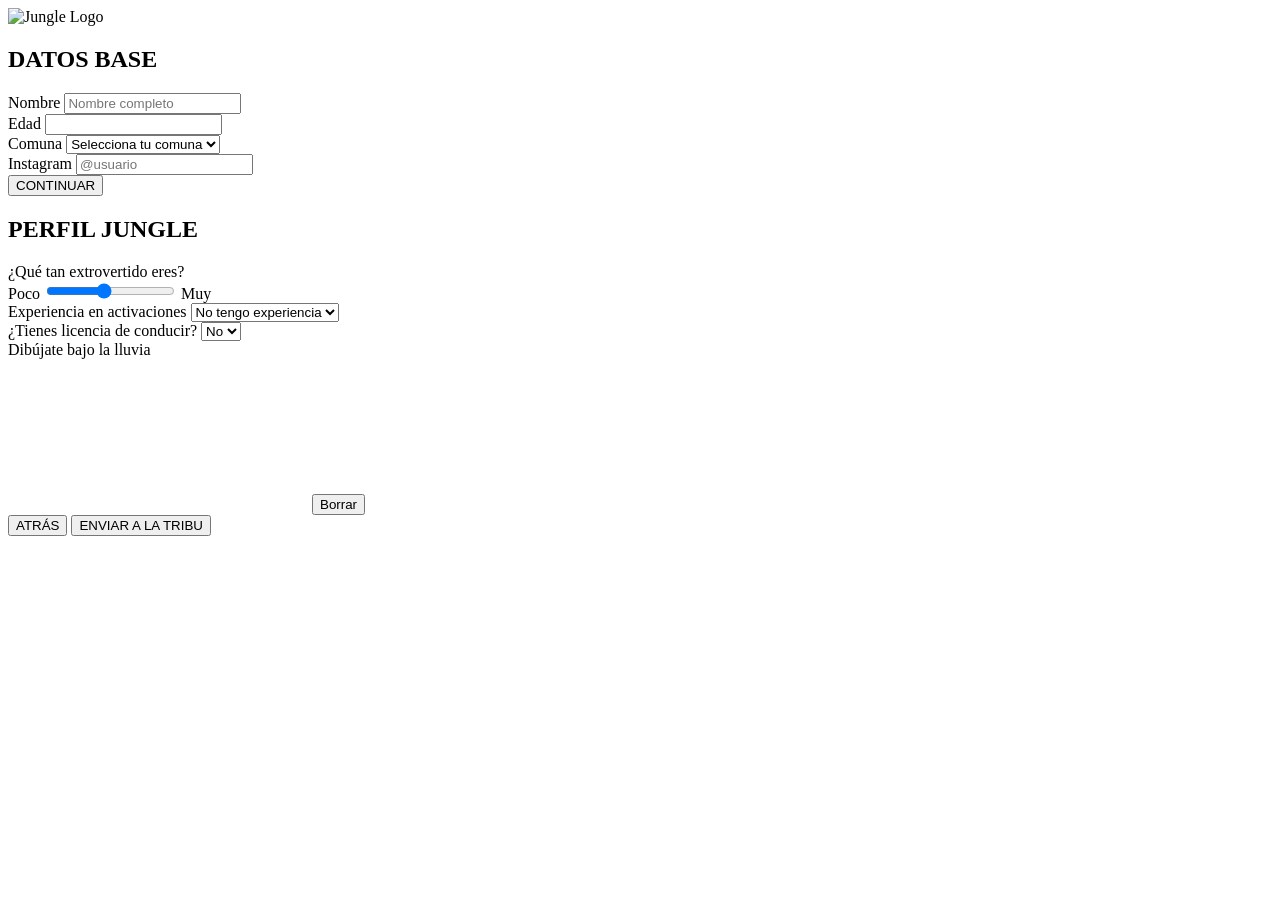
==== index.html @ 6da82cc1 "Create index.html" ====
<!DOCTYPE html>
<html lang="es">
<head>
    <meta charset="UTF-8">
    <meta name="viewport" content="width=device-width, initial-scale=1.0, maximum-scale=1.0, user-scalable=no">
    <title>Jungle | Reclutamiento Monitores</title>
    <link rel="stylesheet" href="style.css">
</head>
<body>
    <div class="overlay"></div>
    
    <main class="batiphone-container">
        <header>
            <img src="logo.png" alt="Jungle Logo" class="logo">
            <div class="progress-bar"><div class="fill" id="progress"></div></div>
        </header>

        <form id="jungle-form">
            <div class="step" id="step-1">
                <h2>DATOS BASE</h2>
                <div class="field">
                    <label>Nombre</label>
                    <input type="text" name="nombre" required placeholder="Nombre completo">
                </div>
                <div class="field">
                    <label>Edad</label>
                    <input type="number" name="edad" required>
                </div>
                <div class="field">
                    <label>Comuna</label>
                    <select name="comuna" required>
                        <option value="" disabled selected>Selecciona tu comuna</option>
                        <option value="Santiago">Santiago</option>
                        <option value="Providencia">Providencia</option>
                        <option value="Las Condes">Las Condes</option>
                        <option value="Ñuñoa">Ñuñoa</option>
                        <option value="Maipú">Maipú</option>
                        <option value="Puente Alto">Puente Alto</option>
                        <option value="La Florida">La Florida</option>
                        <option value="Vitacura">Vitacura</option>
                        <option value="Lo Barnechea">Lo Barnechea</option>
                        <option value="Peñalolén">Peñalolén</option>
                        <option value="San Miguel">San Miguel</option>
                        <option value="Estación Central">Estación Central</option>
                    </select>
                </div>
                <div class="field">
                    <label>Instagram</label>
                    <input type="text" name="instagram" placeholder="@usuario">
                </div>
                <button type="button" class="btn-primary" onclick="goToStep(2)">CONTINUAR</button>
            </div>

            <div class="step hidden" id="step-2">
                <h2>PERFIL JUNGLE</h2>
                
                <div class="field">
                    <label>¿Qué tan extrovertido eres?</label>
                    <div class="range-container">
                        <span>Poco</span>
                        <input type="range" name="extroversion" min="1" max="10" value="5">
                        <span>Muy</span>
                    </div>
                </div>

                <div class="field">
                    <label>Experiencia en activaciones</label>
                    <select name="experiencia" required>
                        <option value="No">No tengo experiencia</option>
                        <option value="Animador">Animador</option>
                        <option value="Anfitrion">Anfitrión/a</option>
                        <option value="Monitor">Monitor</option>
                        <option value="Productor">Productor</option>
                    </select>
                </div>

                <div class="field">
                    <label>¿Tienes licencia de conducir?</label>
                    <select name="licencia" required>
                        <option value="No">No</option>
                        <option value="Si">Sí</option>
                    </select>
                </div>

                <div class="field">
                    <label>Dibújate bajo la lluvia</label>
                    <div class="canvas-area">
                        <canvas id="canvas-dibujo"></canvas>
                        <button type="button" class="btn-clear" id="clear-btn">Borrar</button>
                    </div>
                </div>

                <div class="button-group">
                    <button type="button" class="btn-secondary" onclick="goToStep(1)">ATRÁS</button>
                    <button type="submit" class="btn-primary" id="submit-btn">ENVIAR A LA TRIBU</button>
                </div>
            </div>
        </form>
    </main>

    <script src="main.js"></script>
</body>
</html>
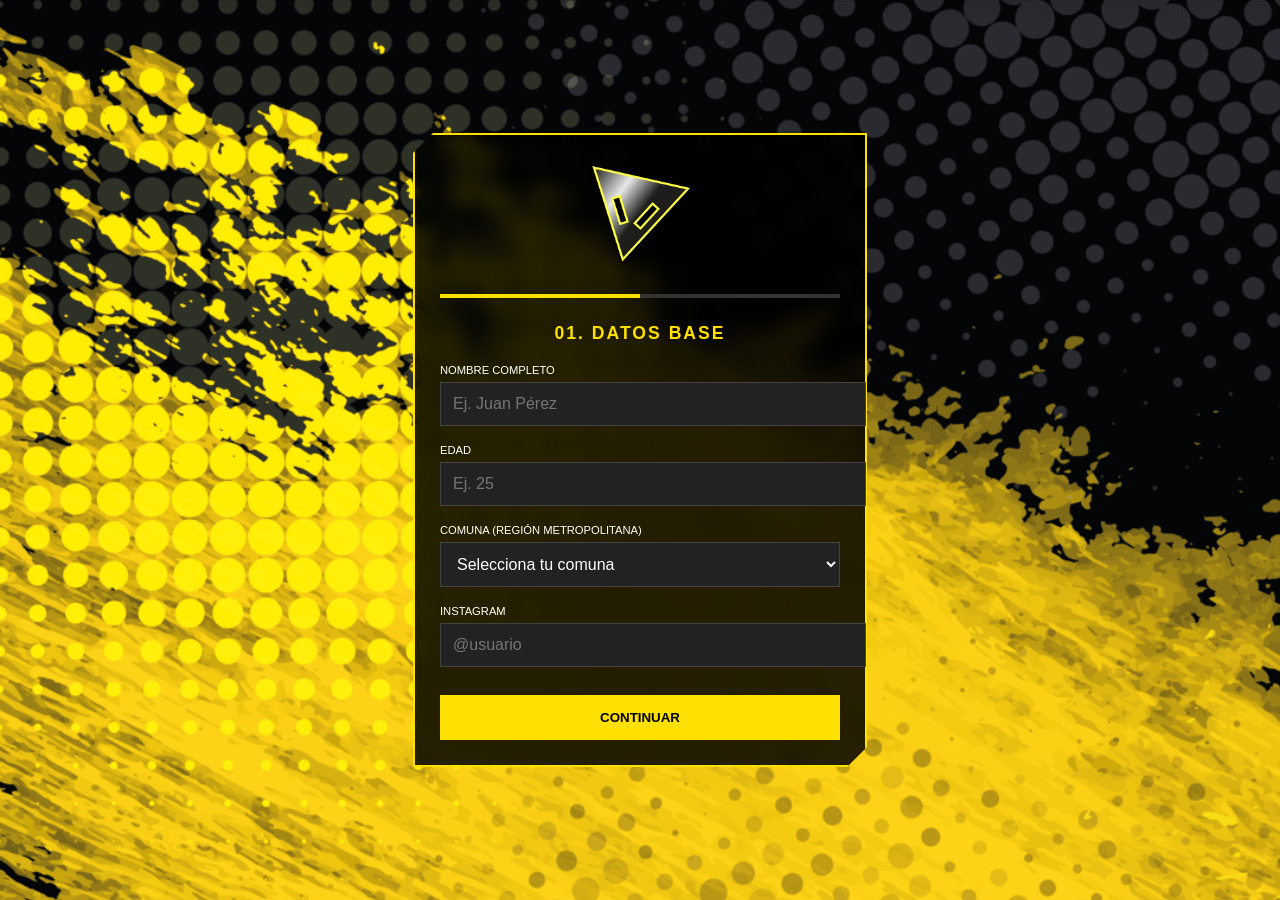
==== commit ee7d57a6: "Update index.html" ====
--- a/index.html
+++ b/index.html
@@ -3,63 +3,118 @@
 <head>
     <meta charset="UTF-8">
     <meta name="viewport" content="width=device-width, initial-scale=1.0, maximum-scale=1.0, user-scalable=no">
-    <title>Jungle | Reclutamiento Monitores</title>
+    <title>Jungle Tribu | Reclutamiento</title>
     <link rel="stylesheet" href="style.css">
 </head>
 <body>
-    <div class="overlay"></div>
+    <div class="background-overlay"></div>
     
     <main class="batiphone-container">
         <header>
             <img src="logo.png" alt="Jungle Logo" class="logo">
-            <div class="progress-bar"><div class="fill" id="progress"></div></div>
+            <div class="progress-bar"><div class="fill" id="progress-fill"></div></div>
         </header>
 
         <form id="jungle-form">
-            <div class="step" id="step-1">
-                <h2>DATOS BASE</h2>
+            
+            <div class="step active" id="step-1">
+                <h2>01. DATOS BASE</h2>
                 <div class="field">
-                    <label>Nombre</label>
-                    <input type="text" name="nombre" required placeholder="Nombre completo">
+                    <label>Nombre Completo</label>
+                    <input type="text" name="nombre" required placeholder="Ej. Juan Pérez">
                 </div>
                 <div class="field">
                     <label>Edad</label>
-                    <input type="number" name="edad" required>
+                    <input type="number" name="edad" required placeholder="Ej. 25">
                 </div>
                 <div class="field">
-                    <label>Comuna</label>
+                    <label>Comuna (Región Metropolitana)</label>
                     <select name="comuna" required>
                         <option value="" disabled selected>Selecciona tu comuna</option>
-                        <option value="Santiago">Santiago</option>
-                        <option value="Providencia">Providencia</option>
-                        <option value="Las Condes">Las Condes</option>
-                        <option value="Ñuñoa">Ñuñoa</option>
-                        <option value="Maipú">Maipú</option>
-                        <option value="Puente Alto">Puente Alto</option>
-                        <option value="La Florida">La Florida</option>
-                        <option value="Vitacura">Vitacura</option>
-                        <option value="Lo Barnechea">Lo Barnechea</option>
-                        <option value="Peñalolén">Peñalolén</option>
-                        <option value="San Miguel">San Miguel</option>
-                        <option value="Estación Central">Estación Central</option>
+                        <optgroup label="Santiago Centro">
+                            <option value="Santiago">Santiago</option>
+                        </optgroup>
+                        <optgroup label="Cordillera">
+                            <option value="Puente Alto">Puente Alto</option>
+                            <option value="Pirque">Pirque</option>
+                            <option value="San José de Maipo">San José de Maipo</option>
+                        </optgroup>
+                        <optgroup label="Chacabuco">
+                            <option value="Colina">Colina</option>
+                            <option value="Lampa">Lampa</option>
+                            <option value="Tiltil">Tiltil</option>
+                        </optgroup>
+                        <optgroup label="Maipo">
+                            <option value="San Bernardo">San Bernardo</option>
+                            <option value="Buin">Buin</option>
+                            <option value="Calera de Tango">Calera de Tango</option>
+                            <option value="Paine">Paine</option>
+                        </optgroup>
+                        <optgroup label="Melipilla">
+                            <option value="Melipilla">Melipilla</option>
+                            <option value="Alhué">Alhué</option>
+                            <option value="Curacaví">Curacaví</option>
+                            <option value="María Pinto">María Pinto</option>
+                            <option value="San Pedro">San Pedro</option>
+                        </optgroup>
+                        <optgroup label="Talagante">
+                            <option value="Talagante">Talagante</option>
+                            <option value="El Monte">El Monte</option>
+                            <option value="Isla de Maipo">Isla de Maipo</option>
+                            <option value="Padre Hurtado">Padre Hurtado</option>
+                            <option value="Peñaflor">Peñaflor</option>
+                        </optgroup>
+                        <optgroup label="Santiago Resto">
+                            <option value="Cerrillos">Cerrillos</option>
+                            <option value="Cerro Navia">Cerro Navia</option>
+                            <option value="Conchalí">Conchalí</option>
+                            <option value="El Bosque">El Bosque</option>
+                            <option value="Estación Central">Estación Central</option>
+                            <option value="Huechuraba">Huechuraba</option>
+                            <option value="Independencia">Independencia</option>
+                            <option value="La Cisterna">La Cisterna</option>
+                            <option value="La Florida">La Florida</option>
+                            <option value="La Granja">La Granja</option>
+                            <option value="La Pintana">La Pintana</option>
+                            <option value="La Reina">La Reina</option>
+                            <option value="Las Condes">Las Condes</option>
+                            <option value="Lo Barnechea">Lo Barnechea</option>
+                            <option value="Lo Espejo">Lo Espejo</option>
+                            <option value="Lo Prado">Lo Prado</option>
+                            <option value="Macul">Macul</option>
+                            <option value="Maipú">Maipú</option>
+                            <option value="Ñuñoa">Ñuñoa</option>
+                            <option value="Pedro Aguirre Cerda">Pedro Aguirre Cerda</option>
+                            <option value="Peñalolén">Peñalolén</option>
+                            <option value="Providencia">Providencia</option>
+                            <option value="Pudahuel">Pudahuel</option>
+                            <option value="Quilicura">Quilicura</option>
+                            <option value="Quinta Normal">Quinta Normal</option>
+                            <option value="Recoleta">Recoleta</option>
+                            <option value="Renca">Renca</option>
+                            <option value="San Joaquín">San Joaquín</option>
+                            <option value="San Miguel">San Miguel</option>
+                            <option value="San Ramón">San Ramón</option>
+                            <option value="Vitacura">Vitacura</option>
+                        </optgroup>
                     </select>
                 </div>
                 <div class="field">
                     <label>Instagram</label>
                     <input type="text" name="instagram" placeholder="@usuario">
                 </div>
-                <button type="button" class="btn-primary" onclick="goToStep(2)">CONTINUAR</button>
+                <button type="button" class="btn-primary sinuous-button" onclick="goToStep(2)">CONTINUAR</button>
             </div>
 
             <div class="step hidden" id="step-2">
-                <h2>PERFIL JUNGLE</h2>
+                <h2>02. PERFIL</h2>
                 
                 <div class="field">
-                    <label>¿Qué tan extrovertido eres?</label>
-                    <div class="range-container">
-                        <span>Poco</span>
-                        <input type="range" name="extroversion" min="1" max="10" value="5">
-                        <span>Muy</span>
+                    <label>¿Te consideras una persona introvertida?</label>
+                    <div class="slider-wrapper">
+                        <span class="slider-label">Poco extrovertido</span>
+                        <input type="range" name="extroversion" min="1" max="10" value="5" class="slider">
+                        <span class="slider-label">Muy extrovertido</span>
                     </div>
                 </div>
 
@@ -83,18 +138,28 @@
                 </div>
 
                 <div class="field">
-                    <label>Dibújate bajo la lluvia</label>
-                    <div class="canvas-area">
-                        <canvas id="canvas-dibujo"></canvas>
-                        <button type="button" class="btn-clear" id="clear-btn">Borrar</button>
+                    <label>Dibújate bajo la lluvia (Trazos negros)</label>
+                    <div class="canvas-container">
+                        <canvas id="drawing-canvas"></canvas>
+                        <button type="button" class="btn-clear" id="clear-btn">BORRAR</button>
                     </div>
                 </div>
 
                 <div class="button-group">
                     <button type="button" class="btn-secondary" onclick="goToStep(1)">ATRÁS</button>
-                    <button type="submit" class="btn-primary" id="submit-btn">ENVIAR A LA TRIBU</button>
+                    <button type="submit" class="btn-primary" id="submit-btn">ENVIAR</button>
                 </div>
             </div>
+
+            <div class="step hidden" id="step-3">
+                <h2>PROCESANDO...</h2>
+                <p class="status-text">Analizando tu trazo...</p>
+                <div class="canvas-container final-animation-container">
+                    <canvas id="animation-canvas"></canvas>
+                </div>
+                <button type="button" class="btn-primary hidden" id="finish-btn" onclick="location.reload()">FINALIZAR</button>
+            </div>
+
         </form>
     </main>
 
--- a/style.css
+++ b/style.css
@@ -0,0 +1,63 @@
+:root {
+    --yellow: #FFE000;
+    --black: #0a0a0a;
+    --gray: #222;
+}
+
+body {
+    /* Cambiamos fondo.jpg por fondo.png */
+    background: url('fondo.png') no-repeat center center fixed;
+    background-size: cover;
+    color: white;
+    font-family: 'Arial Black', sans-serif;
+    margin: 0;
+    display: flex;
+    justify-content: center;
+    align-items: center;
+    min-height: 100vh;
+}
+
+.batiphone-container {
+    background: rgba(0, 0, 0, 0.85);
+    backdrop-filter: blur(10px);
+    width: 90%;
+    max-width: 400px;
+    padding: 25px;
+    border: 2px solid var(--yellow);
+    box-shadow: 0 0 25px rgba(255, 224, 0, 0.3);
+    clip-path: polygon(0% 20px, 20px 0%, 100% 0%, 100% calc(100% - 20px), calc(100% - 20px) 100%, 0% 100%);
+}
+
+.logo { width: 120px; display: block; margin: 0 auto 20px; }
+
+.progress-bar { height: 4px; background: #333; margin-bottom: 25px; }
+.progress-bar .fill { width: 50%; height: 100%; background: var(--yellow); transition: 0.3s; }
+
+h2 { font-size: 1.1rem; color: var(--yellow); letter-spacing: 2px; margin-bottom: 20px; text-align: center; }
+
+.field { margin-bottom: 18px; }
+label { display: block; font-size: 0.7rem; margin-bottom: 6px; text-transform: uppercase; }
+
+input, select {
+    width: 100%; background: var(--gray); border: 1px solid #444;
+    padding: 12px; color: white; font-size: 1rem;
+}
+
+input:focus { border-color: var(--yellow); outline: none; }
+
+.range-container { display: flex; align-items: center; gap: 10px; font-size: 0.7rem; }
+input[type="range"] { accent-color: var(--yellow); }
+
+/* Canvas de Dibujo */
+.canvas-area { position: relative; border: 1px solid var(--yellow); background: white; height: 180px; }
+canvas { width: 100%; height: 100%; cursor: crosshair; touch-action: none; }
+.btn-clear { position: absolute; top: 5px; right: 5px; background: #000; color: #fff; font-size: 0.6rem; border: none; padding: 4px 8px; cursor: pointer; }
+
+.btn-primary { 
+    width: 100%; background: var(--yellow); color: black; border: none; 
+    padding: 15px; font-weight: 900; cursor: pointer; margin-top: 10px;
+}
+
+.btn-secondary { background: transparent; border: 1px solid #666; color: white; padding: 10px 20px; cursor: pointer; }
+.button-group { display: flex; gap: 10px; align-items: center; }
+.hidden { display: none; }
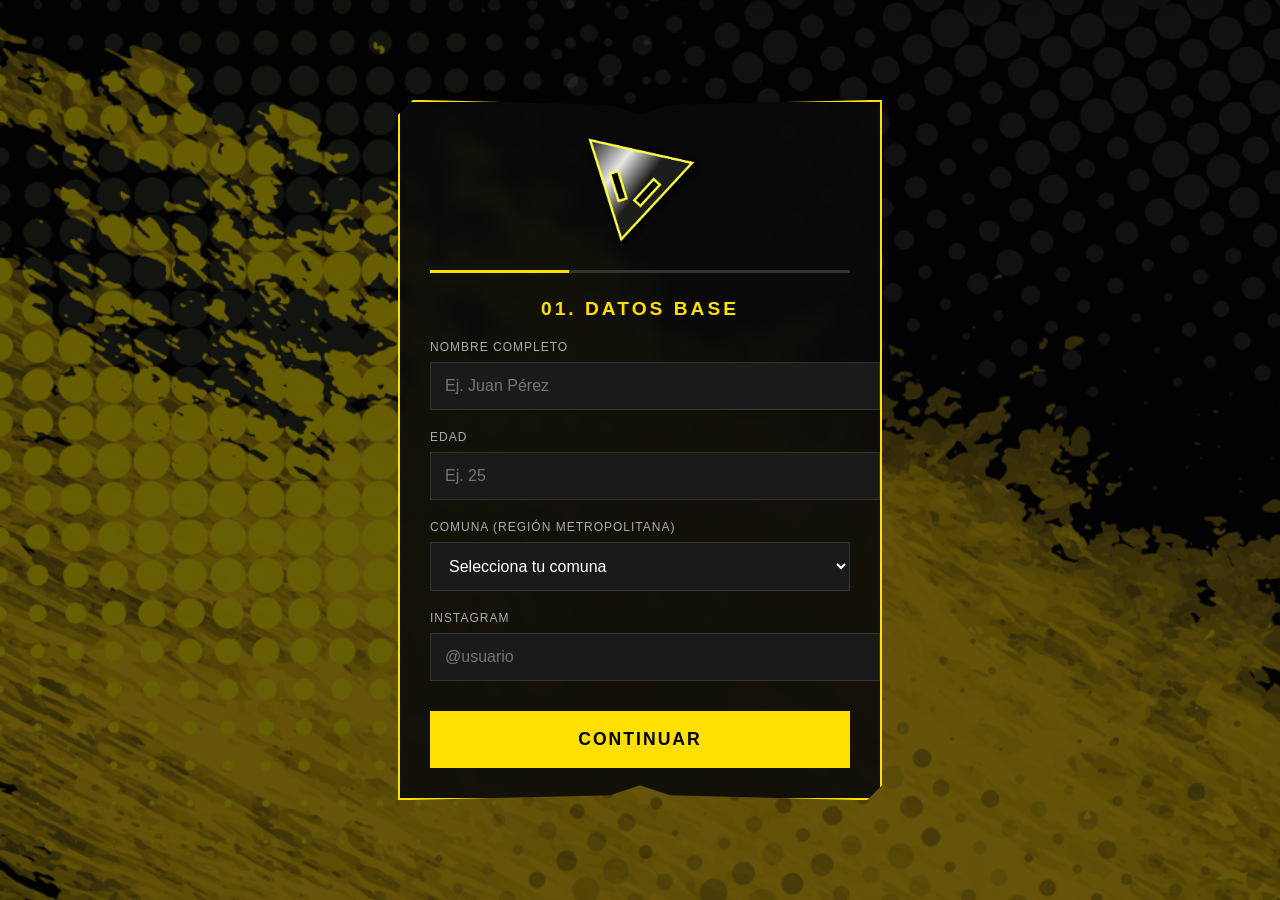
==== commit 5830bcbb: "Update index.html" ====
--- a/index.html
+++ b/index.html
@@ -34,15 +34,15 @@
                         <optgroup label="Santiago Centro">
                             <option value="Santiago">Santiago</option>
                         </optgroup>
+                        <optgroup label="Chacabuco">
+                            <option value="Colina">Colina</option>
+                            <option value="Lampa">Lampa</option>
+                            <option value="Tiltil">Tiltil</option>
+                        </optgroup>
                         <optgroup label="Cordillera">
                             <option value="Puente Alto">Puente Alto</option>
                             <option value="Pirque">Pirque</option>
                             <option value="San José de Maipo">San José de Maipo</option>
-                        </optgroup>
-                        <optgroup label="Chacabuco">
-                            <option value="Colina">Colina</option>
-                            <option value="Lampa">Lampa</option>
-                            <option value="Tiltil">Tiltil</option>
                         </optgroup>
                         <optgroup label="Maipo">
                             <option value="San Bernardo">San Bernardo</option>
@@ -103,18 +103,18 @@
                     <label>Instagram</label>
                     <input type="text" name="instagram" placeholder="@usuario">
                 </div>
-                <button type="button" class="btn-primary sinuous-button" onclick="goToStep(2)">CONTINUAR</button>
+                <button type="button" class="btn-primary" onclick="goToStep(2)">CONTINUAR</button>
             </div>
 
             <div class="step hidden" id="step-2">
                 <h2>02. PERFIL</h2>
                 
                 <div class="field">
-                    <label>¿Te consideras una persona introvertida?</label>
+                    <label>¿Qué tan extrovertido te consideras?</label>
                     <div class="slider-wrapper">
-                        <span class="slider-label">Poco extrovertido</span>
+                        <span class="slider-label">Poco</span>
                         <input type="range" name="extroversion" min="1" max="10" value="5" class="slider">
-                        <span class="slider-label">Muy extrovertido</span>
+                        <span class="slider-label">Mucho</span>
                     </div>
                 </div>
 
@@ -138,10 +138,17 @@
                 </div>
 
                 <div class="field">
-                    <label>Dibújate bajo la lluvia (Trazos negros)</label>
-                    <div class="canvas-container">
-                        <canvas id="drawing-canvas"></canvas>
-                        <button type="button" class="btn-clear" id="clear-btn">BORRAR</button>
+                    <label>Dibújate bajo la lluvia (Dibuja por zonas)</label>
+                    <div class="drawing-module">
+                        <div class="part-selector" id="part-selector">
+                            <button type="button" class="part-btn active" data-part="head" style="--part-color: #FFE000">Cabeza</button>
+                            <button type="button" class="part-btn" data-part="body" style="--part-color: #00E676">Tronco</button>
+                            <button type="button" class="part-btn" data-part="limbs" style="--part-color: #FF3D00">Extremidades</button>
+                        </div>
+                        <div class="canvas-container">
+                            <canvas id="drawing-canvas"></canvas>
+                            <button type="button" class="btn-clear" id="clear-btn">BORRAR TODO</button>
+                        </div>
                     </div>
                 </div>
 
@@ -152,12 +159,12 @@
             </div>
 
             <div class="step hidden" id="step-3">
-                <h2>PROCESANDO...</h2>
-                <p class="status-text">Analizando tu trazo...</p>
-                <div class="canvas-container final-animation-container">
+                <h2>¡TRIBU JUNGLE!</h2>
+                <p class="status-text">Tu dibujo ha cobrado vida...</p>
+                <div class="canvas-container animation-container-jungle">
                     <canvas id="animation-canvas"></canvas>
                 </div>
-                <button type="button" class="btn-primary hidden" id="finish-btn" onclick="location.reload()">FINALIZAR</button>
+                <button type="button" class="btn-primary" id="finish-btn" onclick="location.reload()">FINALIZAR REGISTRO</button>
             </div>
 
         </form>
--- a/style.css
+++ b/style.css
@@ -1,15 +1,16 @@
 :root {
     --yellow: #FFE000;
     --black: #0a0a0a;
-    --gray: #222;
+    --gray: #1a1a1a;
+    --text-white: #ffffff;
+    --text-muted: #aaaaaa;
 }
 
 body {
-    /* Cambiamos fondo.jpg por fondo.png */
     background: url('fondo.png') no-repeat center center fixed;
     background-size: cover;
-    color: white;
-    font-family: 'Arial Black', sans-serif;
+    color: var(--text-white);
+    font-family: 'Arial Black', 'Helvetica Bold', sans-serif;
     margin: 0;
     display: flex;
     justify-content: center;
@@ -17,47 +18,73 @@
     min-height: 100vh;
 }
 
-.batiphone-container {
-    background: rgba(0, 0, 0, 0.85);
-    backdrop-filter: blur(10px);
-    width: 90%;
-    max-width: 400px;
-    padding: 25px;
-    border: 2px solid var(--yellow);
-    box-shadow: 0 0 25px rgba(255, 224, 0, 0.3);
-    clip-path: polygon(0% 20px, 20px 0%, 100% 0%, 100% calc(100% - 20px), calc(100% - 20px) 100%, 0% 100%);
+.background-overlay {
+    position: fixed; top: 0; left: 0; width: 100%; height: 100%;
+    background: rgba(0, 0, 0, 0.6); /* Más oscuro para que resalte el amarillo */
+    z-index: -1;
 }
 
-.logo { width: 120px; display: block; margin: 0 auto 20px; }
+.batiphone-container {
+    background: rgba(10, 10, 10, 0.9);
+    backdrop-filter: blur(8px);
+    width: 90%;
+    max-width: 420px;
+    padding: 30px;
+    border: 2px solid var(--yellow);
+    box-shadow: 0 0 30px rgba(255, 224, 0, 0.2);
+    
+    /* ESTÉTICA SINUOSA: Reemplaza bordes rectos por curvas orgánicas */
+    clip-path: polygon(
+        0% 15px, 15px 0%, 
+        calc(50% - 30px) 5px, 50% 15px, calc(50% + 30px) 5px, 
+        100% 0%, 100% calc(100% - 15px), 
+        calc(100% - 15px) 100%, 
+        calc(50% + 30px) calc(100% - 5px), 50% calc(100% - 15px), calc(50% - 30px) calc(100% - 5px),
+        0% 100%
+    );
+}
 
-.progress-bar { height: 4px; background: #333; margin-bottom: 25px; }
-.progress-bar .fill { width: 50%; height: 100%; background: var(--yellow); transition: 0.3s; }
+.logo { width: 130px; display: block; margin: 0 auto 15px; }
 
-h2 { font-size: 1.1rem; color: var(--yellow); letter-spacing: 2px; margin-bottom: 20px; text-align: center; }
+.progress-bar { height: 3px; background: #333; margin-bottom: 25px; border-radius: 2px; }
+.progress-bar .fill { width: 33%; height: 100%; background: var(--yellow); transition: 0.4s ease-out; }
 
-.field { margin-bottom: 18px; }
-label { display: block; font-size: 0.7rem; margin-bottom: 6px; text-transform: uppercase; }
+h2 { font-size: 1.2rem; color: var(--yellow); letter-spacing: 3px; text-align: center; text-transform: uppercase; margin-bottom: 20px; }
+
+.field { margin-bottom: 20px; }
+label { display: block; font-size: 0.75rem; color: var(--text-muted); text-transform: uppercase; margin-bottom: 8px; letter-spacing: 1px; }
 
 input, select {
-    width: 100%; background: var(--gray); border: 1px solid #444;
-    padding: 12px; color: white; font-size: 1rem;
+    width: 100%; background: var(--gray); border: 1px solid #333;
+    padding: 14px; color: var(--text-white); font-size: 1rem;
+    font-family: sans-serif; /* Más legible para input */
 }
+input:focus, select:focus { border-color: var(--yellow); outline: none; background: #000; }
 
-input:focus { border-color: var(--yellow); outline: none; }
+/* Comunas Agrupadas */
+select optgroup { color: var(--yellow); background: #000; font-style: normal; }
+select option { color: white; background: var(--gray); }
 
-.range-container { display: flex; align-items: center; gap: 10px; font-size: 0.7rem; }
-input[type="range"] { accent-color: var(--yellow); }
+/* Slider Moderno */
+.slider-wrapper { display: flex; align-items: center; justify-content: space-between; gap: 10px; }
+.slider-label { font-size: 0.65rem; color: var(--text-muted); text-transform: uppercase; white-space: nowrap; }
+.slider { flex-grow: 1; accent-color: var(--yellow); cursor: pointer; }
 
-/* Canvas de Dibujo */
-.canvas-area { position: relative; border: 1px solid var(--yellow); background: white; height: 180px; }
-canvas { width: 100%; height: 100%; cursor: crosshair; touch-action: none; }
-.btn-clear { position: absolute; top: 5px; right: 5px; background: #000; color: #fff; font-size: 0.6rem; border: none; padding: 4px 8px; cursor: pointer; }
+/* Canvas de Dibujo: Blanco para trazos negros */
+.canvas-container { position: relative; border: 2px solid var(--yellow); background: white; height: 200px; border-radius: 5px; overflow: hidden;}
+canvas { width: 100%; height: 100%; cursor: crosshair; touch-action: none; display: block; }
+.btn-clear { position: absolute; top: 10px; right: 10px; background: rgba(0,0,0,0.8); color: white; border: none; padding: 5px 10px; font-size: 0.6rem; cursor: pointer; border-radius: 3px; font-family: sans-serif; }
 
+/* Pantalla Final de Animación */
+.final-animation-container { border-style: dashed; background: transparent; }
+.status-text { text-align: center; color: var(--text-muted); font-size: 0.8rem; margin-bottom: 15px; font-family: sans-serif;}
+
+/* Botones */
 .btn-primary { 
     width: 100%; background: var(--yellow); color: black; border: none; 
-    padding: 15px; font-weight: 900; cursor: pointer; margin-top: 10px;
+    padding: 18px; font-weight: 900; font-size: 1.1rem; cursor: pointer; margin-top: 10px; text-transform: uppercase; letter-spacing: 2px;
 }
+.btn-secondary { background: transparent; border: 2px solid #444; color: var(--text-white); padding: 15px 25px; cursor: pointer; text-transform: uppercase; font-size: 0.8rem; }
+.button-group { display: flex; gap: 15px; align-items: center; justify-content: space-between; margin-top: 20px;}
 
-.btn-secondary { background: transparent; border: 1px solid #666; color: white; padding: 10px 20px; cursor: pointer; }
-.button-group { display: flex; gap: 10px; align-items: center; }
 .hidden { display: none; }
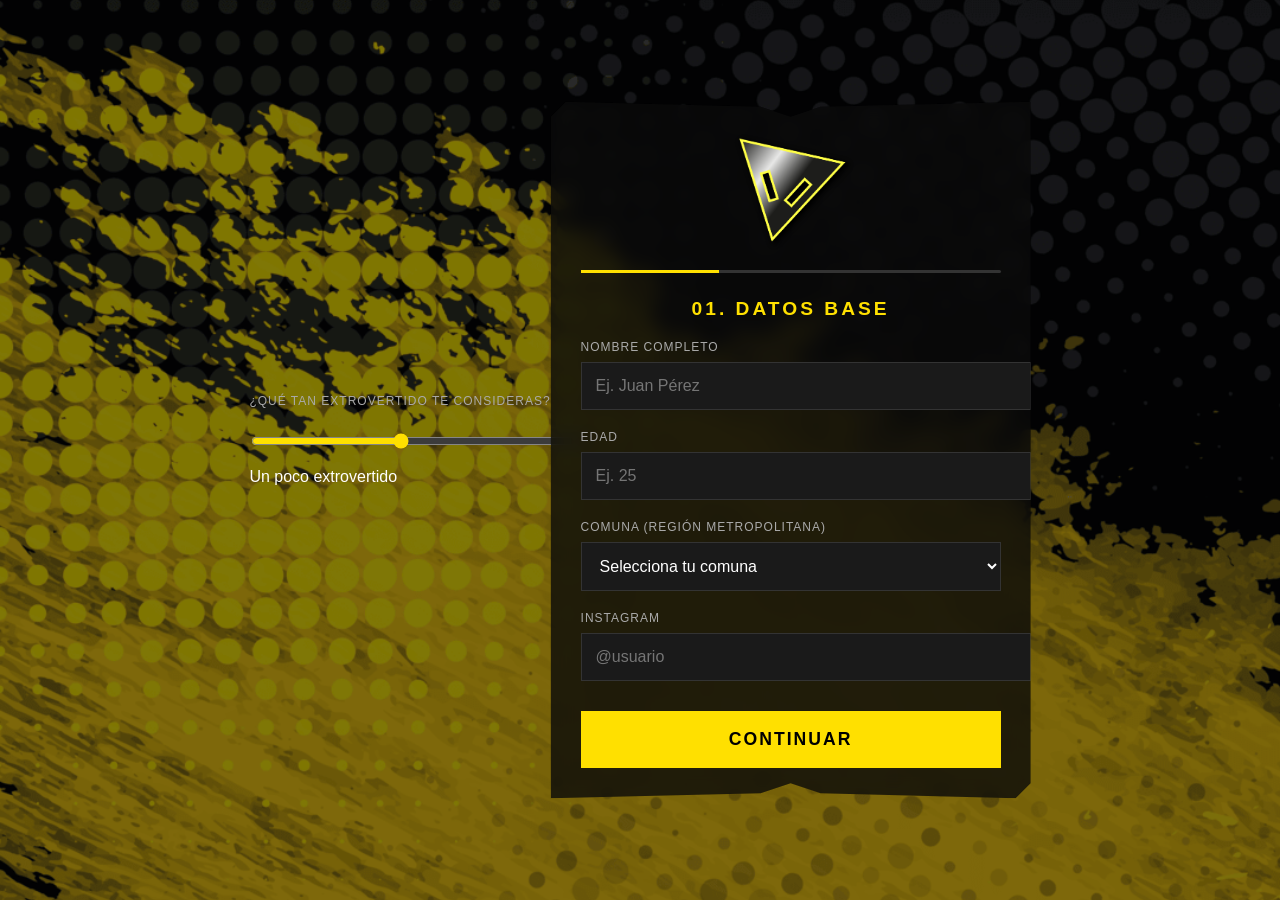
==== commit a7af0501: "Update index.html" ====
--- a/index.html
+++ b/index.html
@@ -7,6 +7,14 @@
     <link rel="stylesheet" href="style.css">
 </head>
 <body>
+
+    <div class="field">
+    <label>¿Qué tan extrovertido te consideras?</label>
+    <div class="slider-container-jungle">
+        <input type="range" name="extroversion" min="1" max="10" value="5" class="slider" id="extro-slider">
+        <div id="slider-caption" class="slider-caption">Un poco extrovertido</div>
+    </div>
+</div>
     <div class="background-overlay"></div>
     
     <main class="batiphone-container">
--- a/style.css
+++ b/style.css
@@ -1,5 +1,7 @@
 :root {
     --yellow: #FFE000;
+    --green: #00E676; /* Nuevo color Trunk */
+    --red: #FF3D00; /* Nuevo color Limbs */
     --black: #0a0a0a;
     --gray: #1a1a1a;
     --text-white: #ffffff;
@@ -20,20 +22,24 @@
 
 .background-overlay {
     position: fixed; top: 0; left: 0; width: 100%; height: 100%;
-    background: rgba(0, 0, 0, 0.6); /* Más oscuro para que resalte el amarillo */
+    background: rgba(0, 0, 0, 0.5); /* Oscurecemos un poco el fondo general */
     z-index: -1;
 }
 
 .batiphone-container {
-    background: rgba(10, 10, 10, 0.9);
-    backdrop-filter: blur(8px);
+    /* 1. Transparencia leve para ver el fondo */
+    background: rgba(10, 10, 10, 0.8); 
+    backdrop-filter: blur(10px);
+    
     width: 90%;
     max-width: 420px;
     padding: 30px;
-    border: 2px solid var(--yellow);
-    box-shadow: 0 0 30px rgba(255, 224, 0, 0.2);
     
-    /* ESTÉTICA SINUOSA: Reemplaza bordes rectos por curvas orgánicas */
+    /* 2. Eliminamos margen amarillo */
+    border: none; 
+    box-shadow: 0 0 40px rgba(0, 0, 0, 0.5);
+    
+    /* Mantenemos estética sinuosa */
     clip-path: polygon(
         0% 15px, 15px 0%, 
         calc(50% - 30px) 5px, 50% 15px, calc(50% + 30px) 5px, 
@@ -57,7 +63,7 @@
 input, select {
     width: 100%; background: var(--gray); border: 1px solid #333;
     padding: 14px; color: var(--text-white); font-size: 1rem;
-    font-family: sans-serif; /* Más legible para input */
+    font-family: sans-serif;
 }
 input:focus, select:focus { border-color: var(--yellow); outline: none; background: #000; }
 
@@ -70,14 +76,29 @@
 .slider-label { font-size: 0.65rem; color: var(--text-muted); text-transform: uppercase; white-space: nowrap; }
 .slider { flex-grow: 1; accent-color: var(--yellow); cursor: pointer; }
 
-/* Canvas de Dibujo: Blanco para trazos negros */
-.canvas-container { position: relative; border: 2px solid var(--yellow); background: white; height: 200px; border-radius: 5px; overflow: hidden;}
+/* Módulo de Dibujo por Zonas */
+.drawing-module { border: 1px solid rgba(255,224,0,0.3); border-radius: 5px; overflow: hidden; background: #000;}
+.part-selector { display: flex; background: var(--gray); border-bottom: 1px solid #333; }
+.part-btn {
+    flex: 1; background: transparent; border: none; padding: 10px;
+    color: var(--text-muted); font-size: 0.65rem; text-transform: uppercase;
+    cursor: pointer; font-family: sans-serif; font-weight: bold;
+    border-bottom: 2px solid transparent; transition: 0.3s;
+}
+.part-btn:hover { color: white; }
+.part-btn.active { 
+    color: white; 
+    border-bottom-color: var(--part-color); 
+    background: rgba(255,255,255,0.03);
+}
+
+.canvas-container { position: relative; background: #fff; height: 200px; }
 canvas { width: 100%; height: 100%; cursor: crosshair; touch-action: none; display: block; }
 .btn-clear { position: absolute; top: 10px; right: 10px; background: rgba(0,0,0,0.8); color: white; border: none; padding: 5px 10px; font-size: 0.6rem; cursor: pointer; border-radius: 3px; font-family: sans-serif; }
 
-/* Pantalla Final de Animación */
-.final-animation-container { border-style: dashed; background: transparent; }
-.status-text { text-align: center; color: var(--text-muted); font-size: 0.8rem; margin-bottom: 15px; font-family: sans-serif;}
+/* Pantalla Final de Animación Jungle */
+.animation-container-jungle { border: 2px dashed var(--yellow); background: #000; }
+.status-text { text-align: center; color: var(--green); font-size: 0.8rem; margin-bottom: 15px; font-family: sans-serif; font-weight: bold;}
 
 /* Botones */
 .btn-primary { 
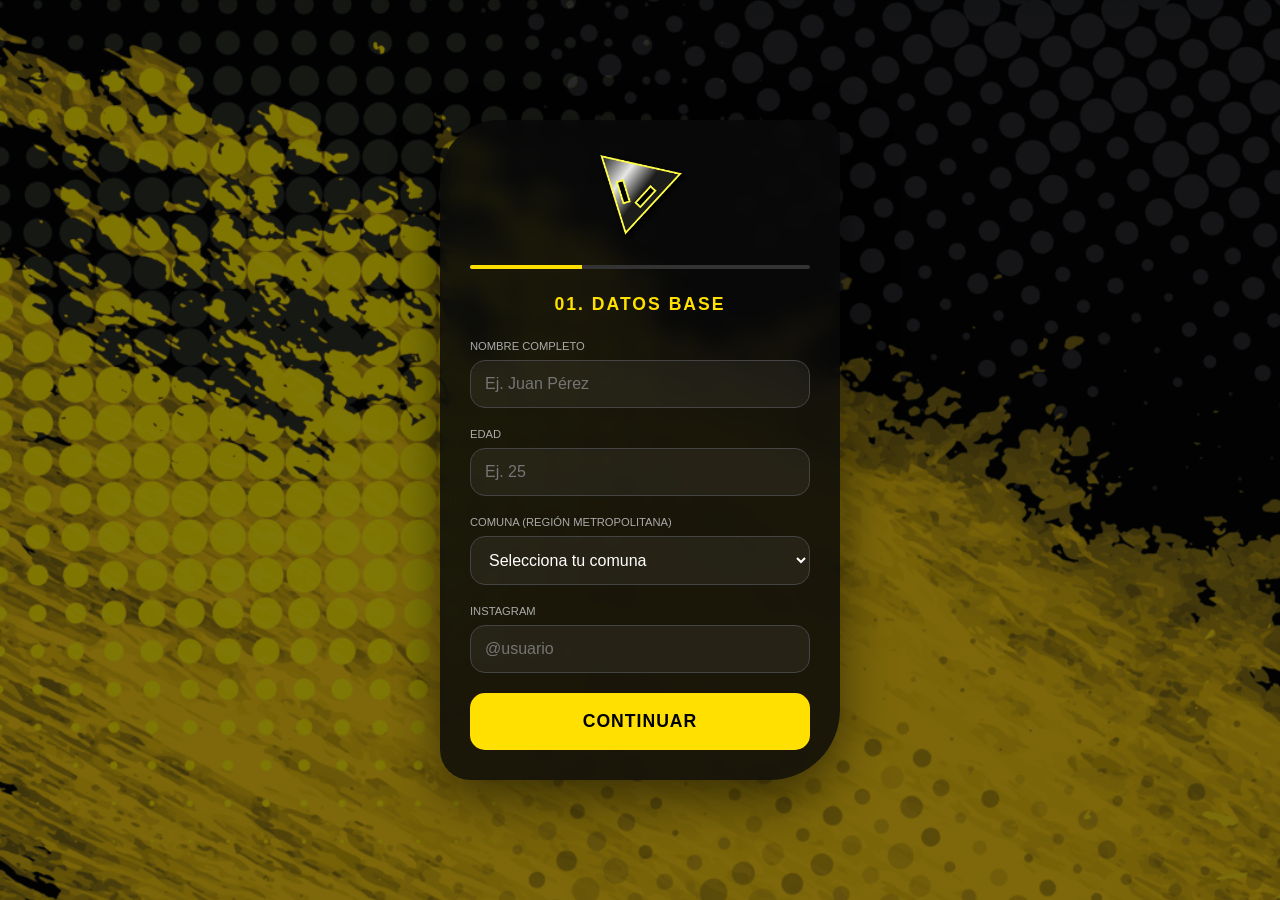
==== commit 1bb4cfd2: "Update index.html" ====
--- a/index.html
+++ b/index.html
@@ -7,14 +7,6 @@
     <link rel="stylesheet" href="style.css">
 </head>
 <body>
-
-    <div class="field">
-    <label>¿Qué tan extrovertido te consideras?</label>
-    <div class="slider-container-jungle">
-        <input type="range" name="extroversion" min="1" max="10" value="5" class="slider" id="extro-slider">
-        <div id="slider-caption" class="slider-caption">Un poco extrovertido</div>
-    </div>
-</div>
     <div class="background-overlay"></div>
     
     <main class="batiphone-container">
@@ -114,15 +106,14 @@
                 <button type="button" class="btn-primary" onclick="goToStep(2)">CONTINUAR</button>
             </div>
 
-            <div class="step hidden" id="step-2">
+            <div class="step" id="step-2">
                 <h2>02. PERFIL</h2>
                 
                 <div class="field">
                     <label>¿Qué tan extrovertido te consideras?</label>
-                    <div class="slider-wrapper">
-                        <span class="slider-label">Poco</span>
-                        <input type="range" name="extroversion" min="1" max="10" value="5" class="slider">
-                        <span class="slider-label">Mucho</span>
+                    <div class="slider-container-jungle">
+                        <input type="range" name="extroversion" min="1" max="10" value="5" class="slider" id="extro-slider">
+                        <div id="slider-caption" class="slider-caption">Un poco extrovertido</div>
                     </div>
                 </div>
 
@@ -155,7 +146,7 @@
                         </div>
                         <div class="canvas-container">
                             <canvas id="drawing-canvas"></canvas>
-                            <button type="button" class="btn-clear" id="clear-btn">BORRAR TODO</button>
+                            <button type="button" class="btn-clear" id="clear-btn">BORRAR</button>
                         </div>
                     </div>
                 </div>
@@ -166,13 +157,13 @@
                 </div>
             </div>
 
-            <div class="step hidden" id="step-3">
+            <div class="step" id="step-3">
                 <h2>¡TRIBU JUNGLE!</h2>
                 <p class="status-text">Tu dibujo ha cobrado vida...</p>
                 <div class="canvas-container animation-container-jungle">
                     <canvas id="animation-canvas"></canvas>
                 </div>
-                <button type="button" class="btn-primary" id="finish-btn" onclick="location.reload()">FINALIZAR REGISTRO</button>
+                <button type="button" class="btn-primary" id="finish-btn" onclick="location.reload()" style="margin-top: 20px;">FINALIZAR REGISTRO</button>
             </div>
 
         </form>
--- a/style.css
+++ b/style.css
@@ -1,111 +1,111 @@
 :root {
     --yellow: #FFE000;
-    --green: #00E676; /* Nuevo color Trunk */
-    --red: #FF3D00; /* Nuevo color Limbs */
     --black: #0a0a0a;
     --gray: #1a1a1a;
     --text-white: #ffffff;
     --text-muted: #aaaaaa;
 }
 
+* { box-sizing: border-box; } /* Fundamental para que no se desarme el ancho */
+
 body {
     background: url('fondo.png') no-repeat center center fixed;
     background-size: cover;
     color: var(--text-white);
-    font-family: 'Arial Black', 'Helvetica Bold', sans-serif;
+    font-family: 'Arial Black', sans-serif;
     margin: 0;
     display: flex;
     justify-content: center;
     align-items: center;
     min-height: 100vh;
+    padding: 20px;
 }
 
 .background-overlay {
     position: fixed; top: 0; left: 0; width: 100%; height: 100%;
-    background: rgba(0, 0, 0, 0.5); /* Oscurecemos un poco el fondo general */
+    background: rgba(0, 0, 0, 0.5);
     z-index: -1;
 }
 
 .batiphone-container {
-    /* 1. Transparencia leve para ver el fondo */
-    background: rgba(10, 10, 10, 0.8); 
+    background: rgba(10, 10, 10, 0.85); /* Transparencia solicitada */
     backdrop-filter: blur(10px);
+    width: 100%;
+    max-width: 400px;
+    padding: 30px;
+    position: relative;
+    overflow: hidden; /* Evita que el contenido se salga */
     
-    width: 90%;
-    max-width: 420px;
-    padding: 30px;
-    
-    /* 2. Eliminamos margen amarillo */
-    border: none; 
-    box-shadow: 0 0 40px rgba(0, 0, 0, 0.5);
-    
-    /* Mantenemos estética sinuosa */
-    clip-path: polygon(
-        0% 15px, 15px 0%, 
-        calc(50% - 30px) 5px, 50% 15px, calc(50% + 30px) 5px, 
-        100% 0%, 100% calc(100% - 15px), 
-        calc(100% - 15px) 100%, 
-        calc(50% + 30px) calc(100% - 5px), 50% calc(100% - 15px), calc(50% - 30px) calc(100% - 5px),
-        0% 100%
-    );
+    /* Efecto Sinuoso Estable */
+    border-radius: 60px 20px 70px 30px; 
+    box-shadow: 0 20px 50px rgba(0,0,0,0.5);
 }
 
-.logo { width: 130px; display: block; margin: 0 auto 15px; }
-
-.progress-bar { height: 3px; background: #333; margin-bottom: 25px; border-radius: 2px; }
-.progress-bar .fill { width: 33%; height: 100%; background: var(--yellow); transition: 0.4s ease-out; }
-
-h2 { font-size: 1.2rem; color: var(--yellow); letter-spacing: 3px; text-align: center; text-transform: uppercase; margin-bottom: 20px; }
-
-.field { margin-bottom: 20px; }
-label { display: block; font-size: 0.75rem; color: var(--text-muted); text-transform: uppercase; margin-bottom: 8px; letter-spacing: 1px; }
-
-input, select {
-    width: 100%; background: var(--gray); border: 1px solid #333;
-    padding: 14px; color: var(--text-white); font-size: 1rem;
-    font-family: sans-serif;
-}
-input:focus, select:focus { border-color: var(--yellow); outline: none; background: #000; }
-
-/* Comunas Agrupadas */
-select optgroup { color: var(--yellow); background: #000; font-style: normal; }
-select option { color: white; background: var(--gray); }
-
-/* Slider Moderno */
-.slider-wrapper { display: flex; align-items: center; justify-content: space-between; gap: 10px; }
-.slider-label { font-size: 0.65rem; color: var(--text-muted); text-transform: uppercase; white-space: nowrap; }
-.slider { flex-grow: 1; accent-color: var(--yellow); cursor: pointer; }
-
-/* Módulo de Dibujo por Zonas */
-.drawing-module { border: 1px solid rgba(255,224,0,0.3); border-radius: 5px; overflow: hidden; background: #000;}
-.part-selector { display: flex; background: var(--gray); border-bottom: 1px solid #333; }
-.part-btn {
-    flex: 1; background: transparent; border: none; padding: 10px;
-    color: var(--text-muted); font-size: 0.65rem; text-transform: uppercase;
-    cursor: pointer; font-family: sans-serif; font-weight: bold;
-    border-bottom: 2px solid transparent; transition: 0.3s;
-}
-.part-btn:hover { color: white; }
-.part-btn.active { 
-    color: white; 
-    border-bottom-color: var(--part-color); 
-    background: rgba(255,255,255,0.03);
+.logo { 
+    width: 100px; /* Tamaño controlado */
+    height: auto;
+    display: block; 
+    margin: 0 auto 20px; 
 }
 
-.canvas-container { position: relative; background: #fff; height: 200px; }
-canvas { width: 100%; height: 100%; cursor: crosshair; touch-action: none; display: block; }
-.btn-clear { position: absolute; top: 10px; right: 10px; background: rgba(0,0,0,0.8); color: white; border: none; padding: 5px 10px; font-size: 0.6rem; cursor: pointer; border-radius: 3px; font-family: sans-serif; }
+/* Barra de progreso */
+.progress-bar { height: 4px; background: #333; margin-bottom: 25px; border-radius: 10px; overflow: hidden; }
+.progress-bar .fill { width: 33%; height: 100%; background: var(--yellow); transition: 0.5s; }
 
-/* Pantalla Final de Animación Jungle */
-.animation-container-jungle { border: 2px dashed var(--yellow); background: #000; }
-.status-text { text-align: center; color: var(--green); font-size: 0.8rem; margin-bottom: 15px; font-family: sans-serif; font-weight: bold;}
+h2 { font-size: 1.1rem; color: var(--yellow); text-align: center; margin-bottom: 25px; letter-spacing: 2px; }
+
+.field { margin-bottom: 20px; width: 100%; }
+label { display: block; font-size: 0.7rem; color: var(--text-muted); text-transform: uppercase; margin-bottom: 8px; }
+
+/* 1. Bordes Redondeados en Casillas */
+input, select {
+    width: 100%; 
+    background: rgba(255,255,255,0.05); 
+    border: 1px solid #444;
+    padding: 14px; 
+    color: white; 
+    border-radius: 15px; /* Redondeado solicitado */
+    font-size: 1rem;
+    outline: none;
+}
+
+input:focus, select:focus { border-color: var(--yellow); }
+
+/* 2. Slider con Logo de Marcador */
+.slider-container-jungle { padding: 10px 0; text-align: center; }
+
+.slider {
+    -webkit-appearance: none;
+    width: 100%;
+    height: 4px;
+    background: #333;
+    border-radius: 2px;
+    margin: 20px 0;
+}
+
+/* Marcador con logo.png */
+.slider::-webkit-slider-thumb {
+    -webkit-appearance: none;
+    width: 45px; height: 35px;
+    background: url('logo.png') no-repeat center center;
+    background-size: contain;
+    cursor: pointer;
+    border: none;
+}
+
+.slider-caption { color: var(--yellow); font-weight: bold; font-size: 0.9rem; text-transform: uppercase; }
 
 /* Botones */
 .btn-primary { 
     width: 100%; background: var(--yellow); color: black; border: none; 
-    padding: 18px; font-weight: 900; font-size: 1.1rem; cursor: pointer; margin-top: 10px; text-transform: uppercase; letter-spacing: 2px;
+    padding: 18px; font-weight: 900; border-radius: 15px; cursor: pointer;
+    font-size: 1.1rem; letter-spacing: 1px;
 }
-.btn-secondary { background: transparent; border: 2px solid #444; color: var(--text-white); padding: 15px 25px; cursor: pointer; text-transform: uppercase; font-size: 0.8rem; }
-.button-group { display: flex; gap: 15px; align-items: center; justify-content: space-between; margin-top: 20px;}
 
-.hidden { display: none; }
+/* OCULTAR PASOS: Importante para que no se vea el Paso 2 antes de tiempo */
+.step { display: none; width: 100%; }
+.step.active { display: block; animation: fadeIn 0.3s; }
+
+@keyframes fadeIn { from { opacity: 0; transform: translateY(10px); } to { opacity: 1; transform: translateY(0); } }
+
+.hidden { display: none !important; }
